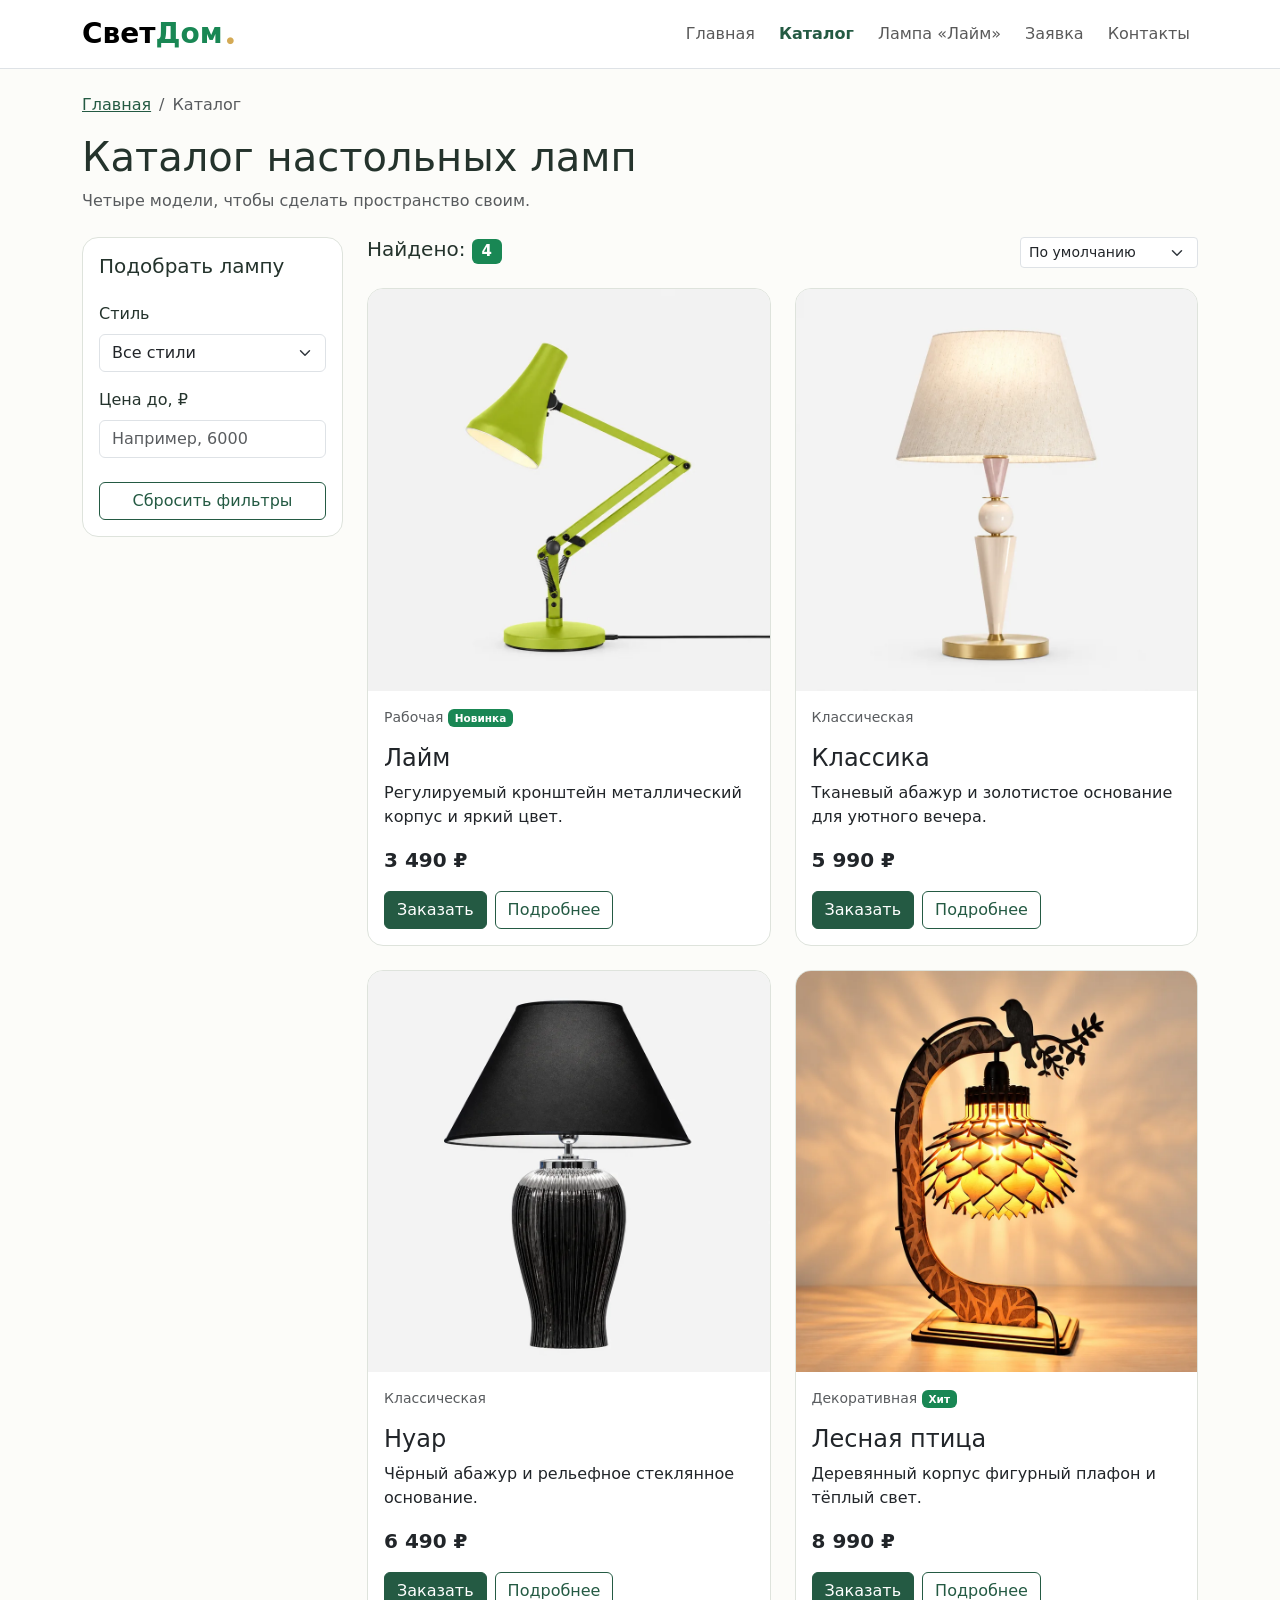
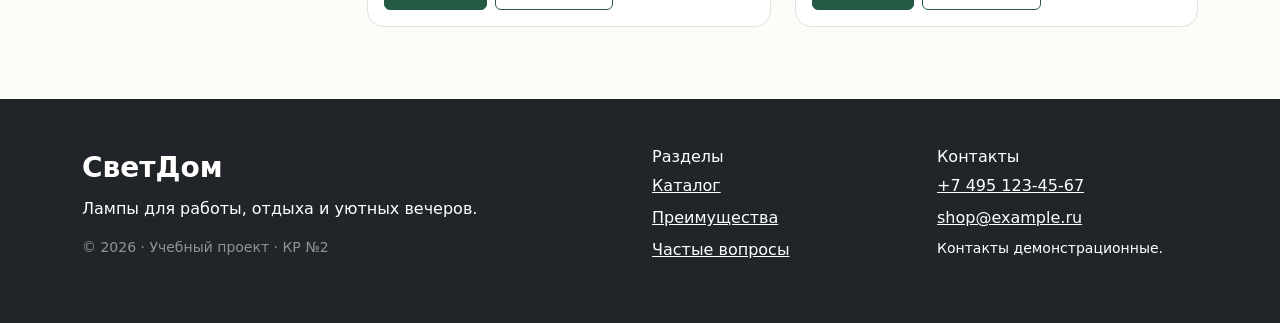
==== catalog.html @ f8ec33fd "Build SvetDom KR2 with local Bootstrap, catalog and order form" ====
<!doctype html>
<html lang="ru"><head><meta charset="utf-8"><meta name="viewport" content="width=device-width, initial-scale=1"><meta name="description" content="Каталог настольных ламп. СветДом — учебный магазин настольных ламп."><title>Каталог настольных ламп — СветДом</title><link rel="icon" href="data:,"><link rel="stylesheet" href="vendor/bootstrap/css/bootstrap.min.css"><link rel="stylesheet" href="css/custom.css"></head><body>
<a class="visually-hidden-focusable position-absolute p-3 bg-white" href="#main-content">Перейти к содержимому</a><header class="sticky-top bg-white border-bottom"><nav class="navbar navbar-expand-lg" aria-label="Основная навигация"><div class="container"><a class="navbar-brand fw-bold fs-3" href="index.html">Свет<span class="text-success">Дом</span><span class="brand-dot" aria-hidden="true">●</span></a><button class="navbar-toggler" type="button" data-bs-toggle="collapse" data-bs-target="#navigation" aria-controls="navigation" aria-expanded="false" aria-label="Открыть меню"><span class="navbar-toggler-icon"></span></button><div class="collapse navbar-collapse" id="navigation"><ul class="navbar-nav ms-auto gap-lg-2"><li class="nav-item"><a class="nav-link "  href="index.html">Главная</a></li><li class="nav-item"><a class="nav-link active" aria-current=page href="catalog.html">Каталог</a></li><li class="nav-item"><a class="nav-link "  href="product.html">Лампа «Лайм»</a></li><li class="nav-item"><a class="nav-link "  href="order.html">Заявка</a></li><li class="nav-item"><a class="nav-link "  href="contacts.html">Контакты</a></li></ul></div></div></nav></header>
<main class="container py-4" id="main-content"><nav aria-label="Хлебные крошки"><ol class="breadcrumb"><li class="breadcrumb-item"><a href="index.html">Главная</a></li><li class="breadcrumb-item active" aria-current="page">Каталог</li></ol></nav><h1>Каталог настольных ламп</h1><p class="text-body-secondary mb-4">Четыре модели, чтобы сделать пространство своим.</p><div class="row g-4"><aside class="col-12 col-lg-3"><form class="card card-body" id="filters"><h2 class="h5">Подобрать лампу</h2><label class="form-label mt-3" for="category">Стиль</label><select class="form-select" id="category" name="category"><option value="">Все стили</option><option>Рабочая</option><option>Классическая</option><option>Декоративная</option></select><label class="form-label mt-3" for="max-price">Цена до, ₽</label><input class="form-control" id="max-price" name="max-price" type="number" min="0" step="1" placeholder="Например, 6000"><button type="reset" class="btn btn-outline-primary mt-4">Сбросить фильтры</button></form></aside><section class="col-12 col-lg-9" aria-labelledby="results-title"><div class="d-flex flex-wrap gap-3 justify-content-between mb-3"><h2 class="h5" id="results-title">Найдено: <span class="badge text-bg-success" id="result-count" aria-live="polite">4</span></h2><div><label class="visually-hidden" for="sort">Сортировка</label><select class="form-select form-select-sm" id="sort"><option value="default">По умолчанию</option><option value="asc">Сначала дешевле</option><option value="desc">Сначала дороже</option></select></div></div><div id="catalog-products"><div class="row g-4"><div class="col-12 col-md-6" data-product data-category="Рабочая" data-price="3490"><article class="card h-100 product-card"><a href="product.html?model=green"><img class="card-img-top product-image" src="images/lamp-green.webp" alt="Настольная лампа Лайм" width="900" height="900" loading="lazy"></a><div class="card-body d-flex flex-column"><p class="small text-body-secondary">Рабочая <span class="badge text-bg-success">Новинка</span></p><h3 class="h4 card-title"><a class="text-decoration-none text-reset" href="product.html?model=green">Лайм</a></h3><p class="card-text">Регулируемый кронштейн  металлический корпус и яркий цвет.</p><p class="fs-5 fw-bold mt-auto">3 490 ₽</p><div class="d-flex gap-2 flex-wrap"><a class="btn btn-primary" href="order.html?model=green#order-form">Заказать</a><a class="btn btn-outline-primary" href="product.html?model=green">Подробнее</a></div></div></article></div><div class="col-12 col-md-6" data-product data-category="Классическая" data-price="5990"><article class="card h-100 product-card"><a href="product.html?model=beige"><img class="card-img-top product-image" src="images/lamp-beige.webp" alt="Настольная лампа Классика" width="900" height="900" loading="lazy"></a><div class="card-body d-flex flex-column"><p class="small text-body-secondary">Классическая </p><h3 class="h4 card-title"><a class="text-decoration-none text-reset" href="product.html?model=beige">Классика</a></h3><p class="card-text">Тканевый абажур и золотистое основание для уютного вечера.</p><p class="fs-5 fw-bold mt-auto">5 990 ₽</p><div class="d-flex gap-2 flex-wrap"><a class="btn btn-primary" href="order.html?model=beige#order-form">Заказать</a><a class="btn btn-outline-primary" href="product.html?model=beige">Подробнее</a></div></div></article></div><div class="col-12 col-md-6" data-product data-category="Классическая" data-price="6490"><article class="card h-100 product-card"><a href="product.html?model=black"><img class="card-img-top product-image" src="images/lamp-black.webp" alt="Настольная лампа Нуар" width="900" height="900" loading="lazy"></a><div class="card-body d-flex flex-column"><p class="small text-body-secondary">Классическая </p><h3 class="h4 card-title"><a class="text-decoration-none text-reset" href="product.html?model=black">Нуар</a></h3><p class="card-text">Чёрный абажур и рельефное стеклянное основание.</p><p class="fs-5 fw-bold mt-auto">6 490 ₽</p><div class="d-flex gap-2 flex-wrap"><a class="btn btn-primary" href="order.html?model=black#order-form">Заказать</a><a class="btn btn-outline-primary" href="product.html?model=black">Подробнее</a></div></div></article></div><div class="col-12 col-md-6" data-product data-category="Декоративная" data-price="8990"><article class="card h-100 product-card"><a href="product.html?model=bird"><img class="card-img-top product-image" src="images/lamp-bird.webp" alt="Настольная лампа Лесная птица" width="900" height="900" loading="lazy"></a><div class="card-body d-flex flex-column"><p class="small text-body-secondary">Декоративная <span class="badge text-bg-success">Хит</span></p><h3 class="h4 card-title"><a class="text-decoration-none text-reset" href="product.html?model=bird">Лесная птица</a></h3><p class="card-text">Деревянный корпус  фигурный плафон и тёплый свет.</p><p class="fs-5 fw-bold mt-auto">8 990 ₽</p><div class="d-flex gap-2 flex-wrap"><a class="btn btn-primary" href="order.html?model=bird#order-form">Заказать</a><a class="btn btn-outline-primary" href="product.html?model=bird">Подробнее</a></div></div></article></div></div></div><p id="empty-results" class="alert alert-info" hidden>Подходящих ламп нет. Попробуйте изменить фильтры.</p></section></div></main>
<footer class="bg-dark text-white mt-5 py-5"><div class="container"><div class="row g-4"><div class="col-12 col-md-6"><a href="index.html" class="fs-3 text-white text-decoration-none fw-bold">СветДом</a><p class="mt-2">Лампы для работы, отдыха и уютных вечеров.</p><p class="small text-white-50">© 2026 · Учебный проект · КР №2</p></div><div class="col-6 col-md-3"><h2 class="h6">Разделы</h2><a class="d-block text-white mb-2" href="catalog.html">Каталог</a><a class="d-block text-white mb-2" href="index.html#advantages">Преимущества</a><a class="d-block text-white" href="index.html#faq">Частые вопросы</a></div><div class="col-6 col-md-3"><h2 class="h6">Контакты</h2><a class="text-white d-block mb-2" href="tel:+74951234567">+7 495 123-45-67</a><a class="text-white" href="mailto:shop@example.ru">shop@example.ru</a><p class="small mt-2">Контакты демонстрационные.</p></div></div></div></footer>
<div class="modal fade" id="deliveryModal" tabindex="-1" aria-labelledby="deliveryTitle" aria-hidden="true"><div class="modal-dialog modal-dialog-centered"><div class="modal-content"><div class="modal-header"><h2 class="modal-title fs-5" id="deliveryTitle">Доставка и оплата</h2><button class="btn-close" type="button" data-bs-dismiss="modal" aria-label="Закрыть окно"></button></div><div class="modal-body"><p>Самовывоз: Москва, ул. Светлая, 7. Доставка по Москве — 350 ₽, бесплатно при заказе от 7 000 ₽.</p><p>Оплата при получении. Условия приведены для учебного сценария, реальные заказы не принимаются.</p></div><div class="modal-footer"><button class="btn btn-outline-secondary" type="button" data-bs-dismiss="modal">Понятно</button><a class="btn btn-primary" href="order.html">Оформить заявку</a></div></div></div></div>
<script src="vendor/bootstrap/js/bootstrap.bundle.min.js"></script><script src="js/main.js"></script></body></html>
---- css/custom.css ----
:root{--sd-green:#245a43;--sd-cream:#f1f3e9}body{color:#24332c;background:#fcfcf9} .btn-primary{--bs-btn-bg:var(--sd-green);--bs-btn-border-color:var(--sd-green);--bs-btn-hover-bg:#183f2f;--bs-btn-hover-border-color:#183f2f;--bs-btn-active-bg:#183f2f;--bs-btn-active-border-color:#183f2f}.btn-outline-primary{--bs-btn-color:var(--sd-green);--bs-btn-border-color:var(--sd-green);--bs-btn-hover-bg:var(--sd-green);--bs-btn-hover-border-color:var(--sd-green);--bs-btn-active-bg:var(--sd-green);--bs-btn-active-border-color:var(--sd-green)}a{color:#245a43}.brand-dot{font-size:.55rem;margin-left:.25rem;color:#d4aa55}.hero{background:var(--sd-cream)}.hero-image{width:100%;max-height:540px;object-fit:cover}.eyebrow{font-size:.75rem;letter-spacing:.15em;font-weight:700;color:var(--sd-green)}.product-image{width:100%;height:auto;aspect-ratio:1;object-fit:cover}.detail-image{width:100%;max-height:600px;object-fit:contain;background:#f0f0ea}.product-card{overflow:hidden;transition:box-shadow .2s}.product-card:hover{box-shadow:0 8px 28px #24332c15}.card{border-color:#dee3dc;border-radius:1rem}.navbar .nav-link.active{color:var(--sd-green);font-weight:700}:focus-visible{outline:3px solid #aa6a0b;outline-offset:4px}[hidden]{display:none!important}@media(prefers-reduced-motion:reduce){*,*::before,*::after{transition:none!important;scroll-behavior:auto!important}}
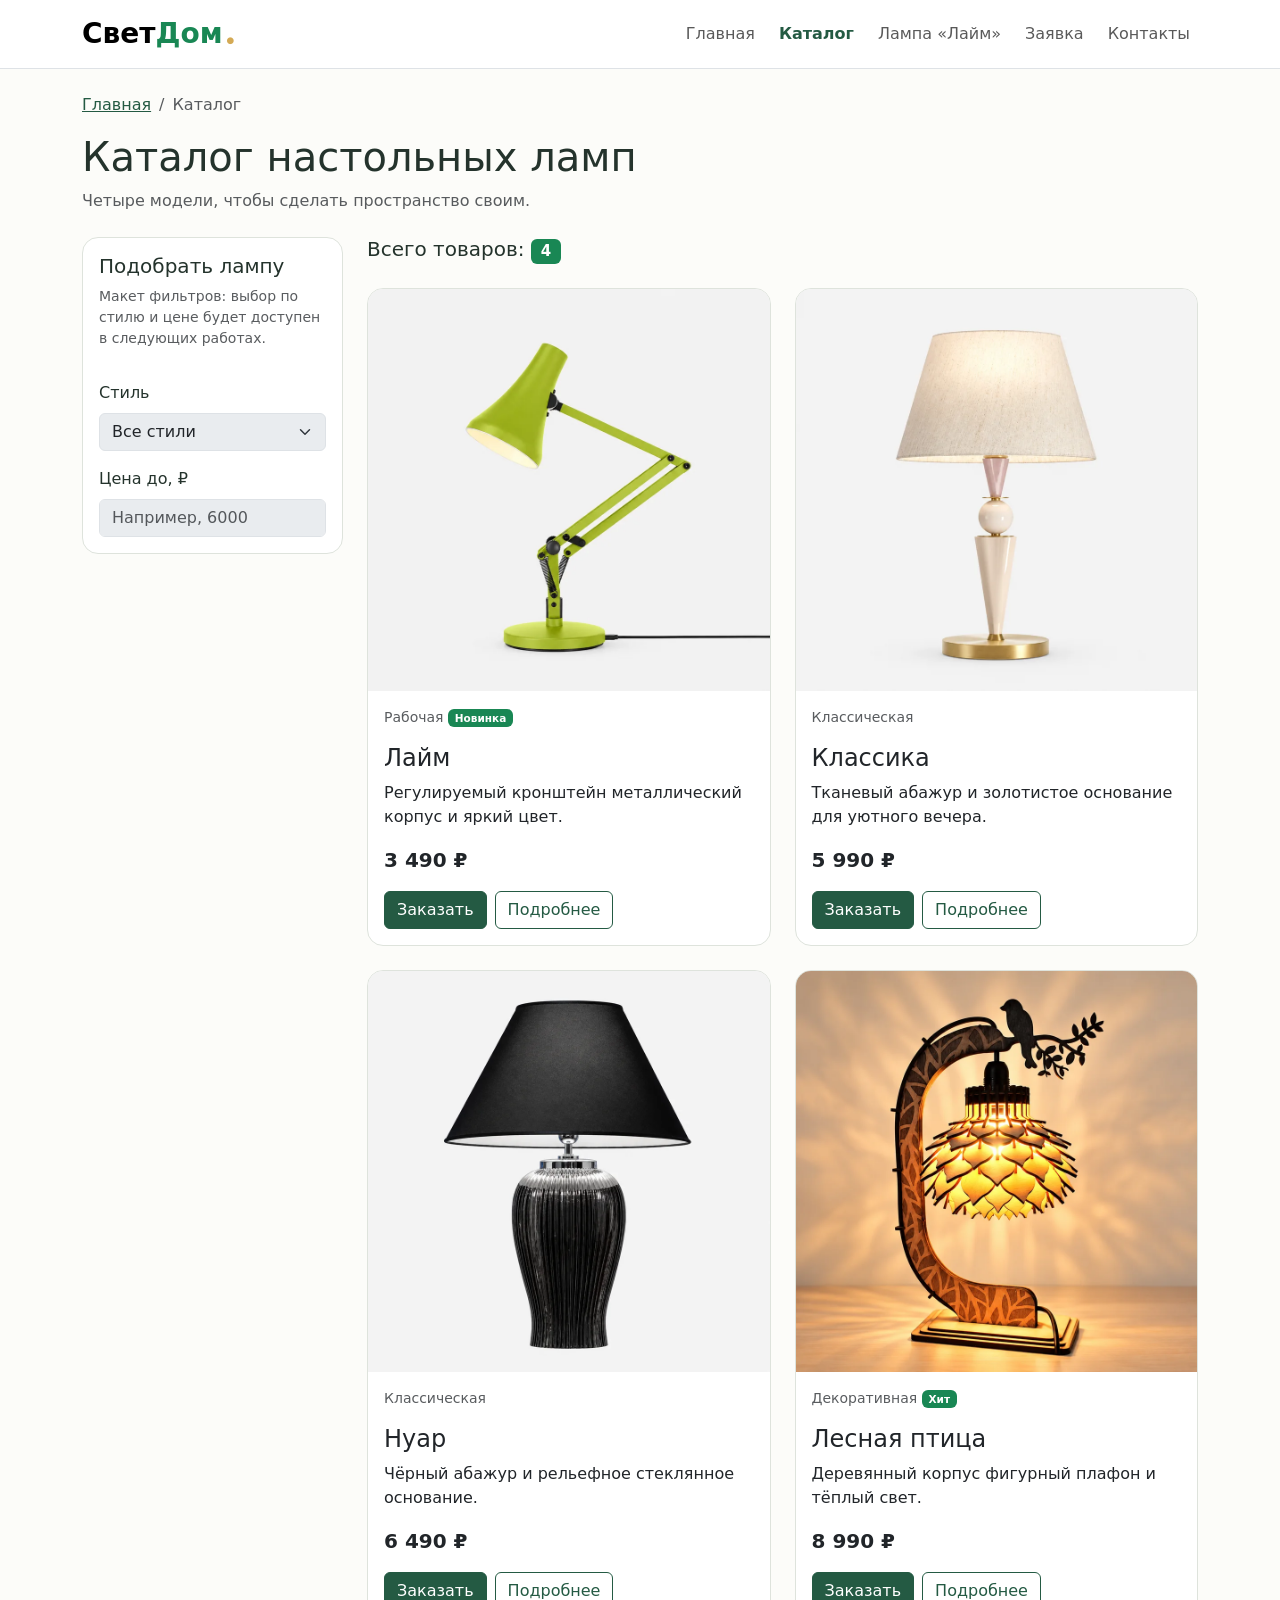
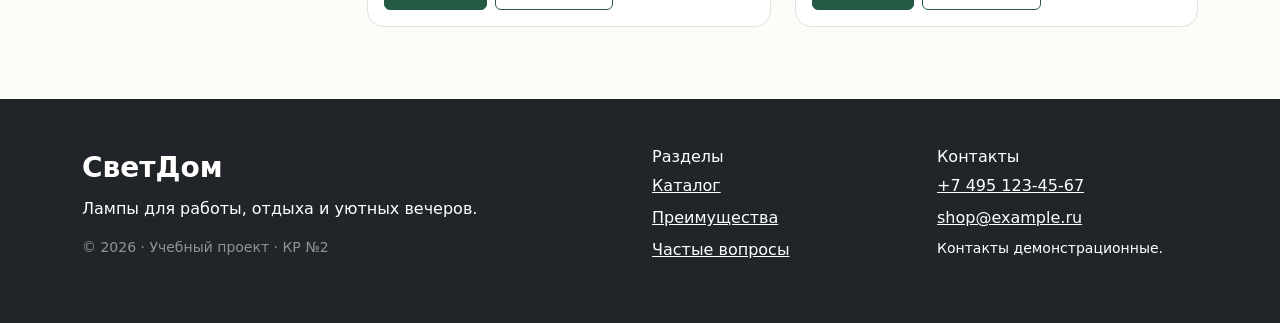
==== commit c24d6577: "Remove custom JavaScript and use static product pages with native HTML validation" ====
--- a/catalog.html
+++ b/catalog.html
@@ -1,7 +1,6 @@
-<!doctype html>
-<html lang="ru"><head><meta charset="utf-8"><meta name="viewport" content="width=device-width, initial-scale=1"><meta name="description" content="Каталог настольных ламп. СветДом — учебный магазин настольных ламп."><title>Каталог настольных ламп — СветДом</title><link rel="icon" href="data:,"><link rel="stylesheet" href="vendor/bootstrap/css/bootstrap.min.css"><link rel="stylesheet" href="css/custom.css"></head><body>
-<a class="visually-hidden-focusable position-absolute p-3 bg-white" href="#main-content">Перейти к содержимому</a><header class="sticky-top bg-white border-bottom"><nav class="navbar navbar-expand-lg" aria-label="Основная навигация"><div class="container"><a class="navbar-brand fw-bold fs-3" href="index.html">Свет<span class="text-success">Дом</span><span class="brand-dot" aria-hidden="true">●</span></a><button class="navbar-toggler" type="button" data-bs-toggle="collapse" data-bs-target="#navigation" aria-controls="navigation" aria-expanded="false" aria-label="Открыть меню"><span class="navbar-toggler-icon"></span></button><div class="collapse navbar-collapse" id="navigation"><ul class="navbar-nav ms-auto gap-lg-2"><li class="nav-item"><a class="nav-link "  href="index.html">Главная</a></li><li class="nav-item"><a class="nav-link active" aria-current=page href="catalog.html">Каталог</a></li><li class="nav-item"><a class="nav-link "  href="product.html">Лампа «Лайм»</a></li><li class="nav-item"><a class="nav-link "  href="order.html">Заявка</a></li><li class="nav-item"><a class="nav-link "  href="contacts.html">Контакты</a></li></ul></div></div></nav></header>
-<main class="container py-4" id="main-content"><nav aria-label="Хлебные крошки"><ol class="breadcrumb"><li class="breadcrumb-item"><a href="index.html">Главная</a></li><li class="breadcrumb-item active" aria-current="page">Каталог</li></ol></nav><h1>Каталог настольных ламп</h1><p class="text-body-secondary mb-4">Четыре модели, чтобы сделать пространство своим.</p><div class="row g-4"><aside class="col-12 col-lg-3"><form class="card card-body" id="filters"><h2 class="h5">Подобрать лампу</h2><label class="form-label mt-3" for="category">Стиль</label><select class="form-select" id="category" name="category"><option value="">Все стили</option><option>Рабочая</option><option>Классическая</option><option>Декоративная</option></select><label class="form-label mt-3" for="max-price">Цена до, ₽</label><input class="form-control" id="max-price" name="max-price" type="number" min="0" step="1" placeholder="Например, 6000"><button type="reset" class="btn btn-outline-primary mt-4">Сбросить фильтры</button></form></aside><section class="col-12 col-lg-9" aria-labelledby="results-title"><div class="d-flex flex-wrap gap-3 justify-content-between mb-3"><h2 class="h5" id="results-title">Найдено: <span class="badge text-bg-success" id="result-count" aria-live="polite">4</span></h2><div><label class="visually-hidden" for="sort">Сортировка</label><select class="form-select form-select-sm" id="sort"><option value="default">По умолчанию</option><option value="asc">Сначала дешевле</option><option value="desc">Сначала дороже</option></select></div></div><div id="catalog-products"><div class="row g-4"><div class="col-12 col-md-6" data-product data-category="Рабочая" data-price="3490"><article class="card h-100 product-card"><a href="product.html?model=green"><img class="card-img-top product-image" src="images/lamp-green.webp" alt="Настольная лампа Лайм" width="900" height="900" loading="lazy"></a><div class="card-body d-flex flex-column"><p class="small text-body-secondary">Рабочая <span class="badge text-bg-success">Новинка</span></p><h3 class="h4 card-title"><a class="text-decoration-none text-reset" href="product.html?model=green">Лайм</a></h3><p class="card-text">Регулируемый кронштейн  металлический корпус и яркий цвет.</p><p class="fs-5 fw-bold mt-auto">3 490 ₽</p><div class="d-flex gap-2 flex-wrap"><a class="btn btn-primary" href="order.html?model=green#order-form">Заказать</a><a class="btn btn-outline-primary" href="product.html?model=green">Подробнее</a></div></div></article></div><div class="col-12 col-md-6" data-product data-category="Классическая" data-price="5990"><article class="card h-100 product-card"><a href="product.html?model=beige"><img class="card-img-top product-image" src="images/lamp-beige.webp" alt="Настольная лампа Классика" width="900" height="900" loading="lazy"></a><div class="card-body d-flex flex-column"><p class="small text-body-secondary">Классическая </p><h3 class="h4 card-title"><a class="text-decoration-none text-reset" href="product.html?model=beige">Классика</a></h3><p class="card-text">Тканевый абажур и золотистое основание для уютного вечера.</p><p class="fs-5 fw-bold mt-auto">5 990 ₽</p><div class="d-flex gap-2 flex-wrap"><a class="btn btn-primary" href="order.html?model=beige#order-form">Заказать</a><a class="btn btn-outline-primary" href="product.html?model=beige">Подробнее</a></div></div></article></div><div class="col-12 col-md-6" data-product data-category="Классическая" data-price="6490"><article class="card h-100 product-card"><a href="product.html?model=black"><img class="card-img-top product-image" src="images/lamp-black.webp" alt="Настольная лампа Нуар" width="900" height="900" loading="lazy"></a><div class="card-body d-flex flex-column"><p class="small text-body-secondary">Классическая </p><h3 class="h4 card-title"><a class="text-decoration-none text-reset" href="product.html?model=black">Нуар</a></h3><p class="card-text">Чёрный абажур и рельефное стеклянное основание.</p><p class="fs-5 fw-bold mt-auto">6 490 ₽</p><div class="d-flex gap-2 flex-wrap"><a class="btn btn-primary" href="order.html?model=black#order-form">Заказать</a><a class="btn btn-outline-primary" href="product.html?model=black">Подробнее</a></div></div></article></div><div class="col-12 col-md-6" data-product data-category="Декоративная" data-price="8990"><article class="card h-100 product-card"><a href="product.html?model=bird"><img class="card-img-top product-image" src="images/lamp-bird.webp" alt="Настольная лампа Лесная птица" width="900" height="900" loading="lazy"></a><div class="card-body d-flex flex-column"><p class="small text-body-secondary">Декоративная <span class="badge text-bg-success">Хит</span></p><h3 class="h4 card-title"><a class="text-decoration-none text-reset" href="product.html?model=bird">Лесная птица</a></h3><p class="card-text">Деревянный корпус  фигурный плафон и тёплый свет.</p><p class="fs-5 fw-bold mt-auto">8 990 ₽</p><div class="d-flex gap-2 flex-wrap"><a class="btn btn-primary" href="order.html?model=bird#order-form">Заказать</a><a class="btn btn-outline-primary" href="product.html?model=bird">Подробнее</a></div></div></article></div></div></div><p id="empty-results" class="alert alert-info" hidden>Подходящих ламп нет. Попробуйте изменить фильтры.</p></section></div></main>
+<!DOCTYPE html><html lang="ru"><head><meta charset="utf-8"><meta name="viewport" content="width=device-width, initial-scale=1"><meta name="description" content="Каталог настольных ламп. СветДом — учебный магазин настольных ламп."><title>Каталог настольных ламп — СветДом</title><link rel="icon" href="data:,"><link rel="stylesheet" href="vendor/bootstrap/css/bootstrap.min.css"><link rel="stylesheet" href="css/custom.css"></head><body>
+<a class="visually-hidden-focusable position-absolute p-3 bg-white" href="#main-content">Перейти к содержимому</a><header class="sticky-top bg-white border-bottom"><nav class="navbar navbar-expand-lg" aria-label="Основная навигация"><div class="container"><a class="navbar-brand fw-bold fs-3" href="index.html">Свет<span class="text-success">Дом</span><span class="brand-dot" aria-hidden="true">●</span></a><button class="navbar-toggler" type="button" data-bs-toggle="collapse" data-bs-target="#navigation" aria-controls="navigation" aria-expanded="false" aria-label="Открыть меню"><span class="navbar-toggler-icon"></span></button><div class="collapse navbar-collapse" id="navigation"><ul class="navbar-nav ms-auto gap-lg-2"><li class="nav-item"><a class="nav-link " href="index.html">Главная</a></li><li class="nav-item"><a class="nav-link active" aria-current="page" href="catalog.html">Каталог</a></li><li class="nav-item"><a class="nav-link " href="product.html">Лампа «Лайм»</a></li><li class="nav-item"><a class="nav-link " href="order.html">Заявка</a></li><li class="nav-item"><a class="nav-link " href="contacts.html">Контакты</a></li></ul></div></div></nav></header>
+<main class="container py-4" id="main-content"><nav aria-label="Хлебные крошки"><ol class="breadcrumb"><li class="breadcrumb-item"><a href="index.html">Главная</a></li><li class="breadcrumb-item active" aria-current="page">Каталог</li></ol></nav><h1>Каталог настольных ламп</h1><p class="text-body-secondary mb-4">Четыре модели, чтобы сделать пространство своим.</p><div class="row g-4"><aside class="col-12 col-lg-3"><form class="card card-body" id="filters"><h2 class="h5">Подобрать лампу</h2><p class="small text-body-secondary" id="filter-hint">Макет фильтров: выбор по стилю и цене будет доступен в следующих работах.</p><label class="form-label mt-3" for="category">Стиль</label><select class="form-select" id="category" name="category" disabled="" aria-describedby="filter-hint"><option value="">Все стили</option><option>Рабочая</option><option>Классическая</option><option>Декоративная</option></select><label class="form-label mt-3" for="max-price">Цена до, ₽</label><input class="form-control" id="max-price" name="max-price" type="number" min="0" step="1" placeholder="Например, 6000" disabled="" aria-describedby="filter-hint"></form></aside><section class="col-12 col-lg-9" aria-labelledby="results-title"><div class="d-flex flex-wrap gap-3 justify-content-between mb-3"><h2 class="h5" id="results-title">Всего товаров: <span class="badge text-bg-success" id="result-count">4</span></h2></div><div id="catalog-products"><div class="row g-4"><div class="col-12 col-md-6"><article class="card h-100 product-card"><a href="product.html"><img class="card-img-top product-image" src="images/lamp-green.webp" alt="Настольная лампа Лайм" width="900" height="900" loading="lazy"></a><div class="card-body d-flex flex-column"><p class="small text-body-secondary">Рабочая <span class="badge text-bg-success">Новинка</span></p><h3 class="h4 card-title"><a class="text-decoration-none text-reset" href="product.html">Лайм</a></h3><p class="card-text">Регулируемый кронштейн  металлический корпус и яркий цвет.</p><p class="fs-5 fw-bold mt-auto">3 490 ₽</p><div class="d-flex gap-2 flex-wrap"><a class="btn btn-primary" href="order.html#order-form">Заказать</a><a class="btn btn-outline-primary" href="product.html">Подробнее</a></div></div></article></div><div class="col-12 col-md-6"><article class="card h-100 product-card"><a href="product-classic.html"><img class="card-img-top product-image" src="images/lamp-beige.webp" alt="Настольная лампа Классика" width="900" height="900" loading="lazy"></a><div class="card-body d-flex flex-column"><p class="small text-body-secondary">Классическая </p><h3 class="h4 card-title"><a class="text-decoration-none text-reset" href="product-classic.html">Классика</a></h3><p class="card-text">Тканевый абажур и золотистое основание для уютного вечера.</p><p class="fs-5 fw-bold mt-auto">5 990 ₽</p><div class="d-flex gap-2 flex-wrap"><a class="btn btn-primary" href="order.html#order-form">Заказать</a><a class="btn btn-outline-primary" href="product-classic.html">Подробнее</a></div></div></article></div><div class="col-12 col-md-6"><article class="card h-100 product-card"><a href="product-noir.html"><img class="card-img-top product-image" src="images/lamp-black.webp" alt="Настольная лампа Нуар" width="900" height="900" loading="lazy"></a><div class="card-body d-flex flex-column"><p class="small text-body-secondary">Классическая </p><h3 class="h4 card-title"><a class="text-decoration-none text-reset" href="product-noir.html">Нуар</a></h3><p class="card-text">Чёрный абажур и рельефное стеклянное основание.</p><p class="fs-5 fw-bold mt-auto">6 490 ₽</p><div class="d-flex gap-2 flex-wrap"><a class="btn btn-primary" href="order.html#order-form">Заказать</a><a class="btn btn-outline-primary" href="product-noir.html">Подробнее</a></div></div></article></div><div class="col-12 col-md-6"><article class="card h-100 product-card"><a href="product-bird.html"><img class="card-img-top product-image" src="images/lamp-bird.webp" alt="Настольная лампа Лесная птица" width="900" height="900" loading="lazy"></a><div class="card-body d-flex flex-column"><p class="small text-body-secondary">Декоративная <span class="badge text-bg-success">Хит</span></p><h3 class="h4 card-title"><a class="text-decoration-none text-reset" href="product-bird.html">Лесная птица</a></h3><p class="card-text">Деревянный корпус  фигурный плафон и тёплый свет.</p><p class="fs-5 fw-bold mt-auto">8 990 ₽</p><div class="d-flex gap-2 flex-wrap"><a class="btn btn-primary" href="order.html#order-form">Заказать</a><a class="btn btn-outline-primary" href="product-bird.html">Подробнее</a></div></div></article></div></div></div></section></div></main>
 <footer class="bg-dark text-white mt-5 py-5"><div class="container"><div class="row g-4"><div class="col-12 col-md-6"><a href="index.html" class="fs-3 text-white text-decoration-none fw-bold">СветДом</a><p class="mt-2">Лампы для работы, отдыха и уютных вечеров.</p><p class="small text-white-50">© 2026 · Учебный проект · КР №2</p></div><div class="col-6 col-md-3"><h2 class="h6">Разделы</h2><a class="d-block text-white mb-2" href="catalog.html">Каталог</a><a class="d-block text-white mb-2" href="index.html#advantages">Преимущества</a><a class="d-block text-white" href="index.html#faq">Частые вопросы</a></div><div class="col-6 col-md-3"><h2 class="h6">Контакты</h2><a class="text-white d-block mb-2" href="tel:+74951234567">+7 495 123-45-67</a><a class="text-white" href="mailto:shop@example.ru">shop@example.ru</a><p class="small mt-2">Контакты демонстрационные.</p></div></div></div></footer>
 <div class="modal fade" id="deliveryModal" tabindex="-1" aria-labelledby="deliveryTitle" aria-hidden="true"><div class="modal-dialog modal-dialog-centered"><div class="modal-content"><div class="modal-header"><h2 class="modal-title fs-5" id="deliveryTitle">Доставка и оплата</h2><button class="btn-close" type="button" data-bs-dismiss="modal" aria-label="Закрыть окно"></button></div><div class="modal-body"><p>Самовывоз: Москва, ул. Светлая, 7. Доставка по Москве — 350 ₽, бесплатно при заказе от 7 000 ₽.</p><p>Оплата при получении. Условия приведены для учебного сценария, реальные заказы не принимаются.</p></div><div class="modal-footer"><button class="btn btn-outline-secondary" type="button" data-bs-dismiss="modal">Понятно</button><a class="btn btn-primary" href="order.html">Оформить заявку</a></div></div></div></div>
-<script src="vendor/bootstrap/js/bootstrap.bundle.min.js"></script><script src="js/main.js"></script></body></html>+<script src="vendor/bootstrap/js/bootstrap.bundle.min.js"></script></body></html>
--- a/css/custom.css
+++ b/css/custom.css
@@ -1 +1,4 @@
-:root{--sd-green:#245a43;--sd-cream:#f1f3e9}body{color:#24332c;background:#fcfcf9} .btn-primary{--bs-btn-bg:var(--sd-green);--bs-btn-border-color:var(--sd-green);--bs-btn-hover-bg:#183f2f;--bs-btn-hover-border-color:#183f2f;--bs-btn-active-bg:#183f2f;--bs-btn-active-border-color:#183f2f}.btn-outline-primary{--bs-btn-color:var(--sd-green);--bs-btn-border-color:var(--sd-green);--bs-btn-hover-bg:var(--sd-green);--bs-btn-hover-border-color:var(--sd-green);--bs-btn-active-bg:var(--sd-green);--bs-btn-active-border-color:var(--sd-green)}a{color:#245a43}.brand-dot{font-size:.55rem;margin-left:.25rem;color:#d4aa55}.hero{background:var(--sd-cream)}.hero-image{width:100%;max-height:540px;object-fit:cover}.eyebrow{font-size:.75rem;letter-spacing:.15em;font-weight:700;color:var(--sd-green)}.product-image{width:100%;height:auto;aspect-ratio:1;object-fit:cover}.detail-image{width:100%;max-height:600px;object-fit:contain;background:#f0f0ea}.product-card{overflow:hidden;transition:box-shadow .2s}.product-card:hover{box-shadow:0 8px 28px #24332c15}.card{border-color:#dee3dc;border-radius:1rem}.navbar .nav-link.active{color:var(--sd-green);font-weight:700}:focus-visible{outline:3px solid #aa6a0b;outline-offset:4px}[hidden]{display:none!important}@media(prefers-reduced-motion:reduce){*,*::before,*::after{transition:none!important;scroll-behavior:auto!important}}+:root{--sd-green:#245a43;--sd-cream:#f1f3e9}body{color:#24332c;background:#fcfcf9;min-height:100vh;min-height:100dvh;display:flex;flex-direction:column}body>main{flex:1 0 auto}body>header,body>footer{flex-shrink:0} .btn-primary{--bs-btn-bg:var(--sd-green);--bs-btn-border-color:var(--sd-green);--bs-btn-hover-bg:#183f2f;--bs-btn-hover-border-color:#183f2f;--bs-btn-active-bg:#183f2f;--bs-btn-active-border-color:#183f2f}.btn-outline-primary{--bs-btn-color:var(--sd-green);--bs-btn-border-color:var(--sd-green);--bs-btn-hover-bg:var(--sd-green);--bs-btn-hover-border-color:var(--sd-green);--bs-btn-active-bg:var(--sd-green);--bs-btn-active-border-color:var(--sd-green)}a{color:#245a43}.brand-dot{font-size:.55rem;margin-left:.25rem;color:#d4aa55}.hero{background:var(--sd-cream)}.hero-image{width:100%;max-height:540px;object-fit:cover}.eyebrow{font-size:.75rem;letter-spacing:.15em;font-weight:700;color:var(--sd-green)}.product-image{width:100%;height:auto;aspect-ratio:1;object-fit:cover}.detail-image{width:100%;max-height:600px;object-fit:contain;background:#f0f0ea}.product-card{overflow:hidden;transition:box-shadow .2s}.product-card:hover{box-shadow:0 8px 28px #24332c15}.card{border-color:#dee3dc;border-radius:1rem}.navbar .nav-link.active{color:var(--sd-green);font-weight:700}:focus-visible{outline:3px solid #aa6a0b;outline-offset:4px}[hidden]{display:none!important}@media(prefers-reduced-motion:reduce){*,*::before,*::after{transition:none!important;scroll-behavior:auto!important}}
+
+/* Native HTML dialog closes after successful browser validation. */
+#order-dialog[open] + .order-feedback{display:none}
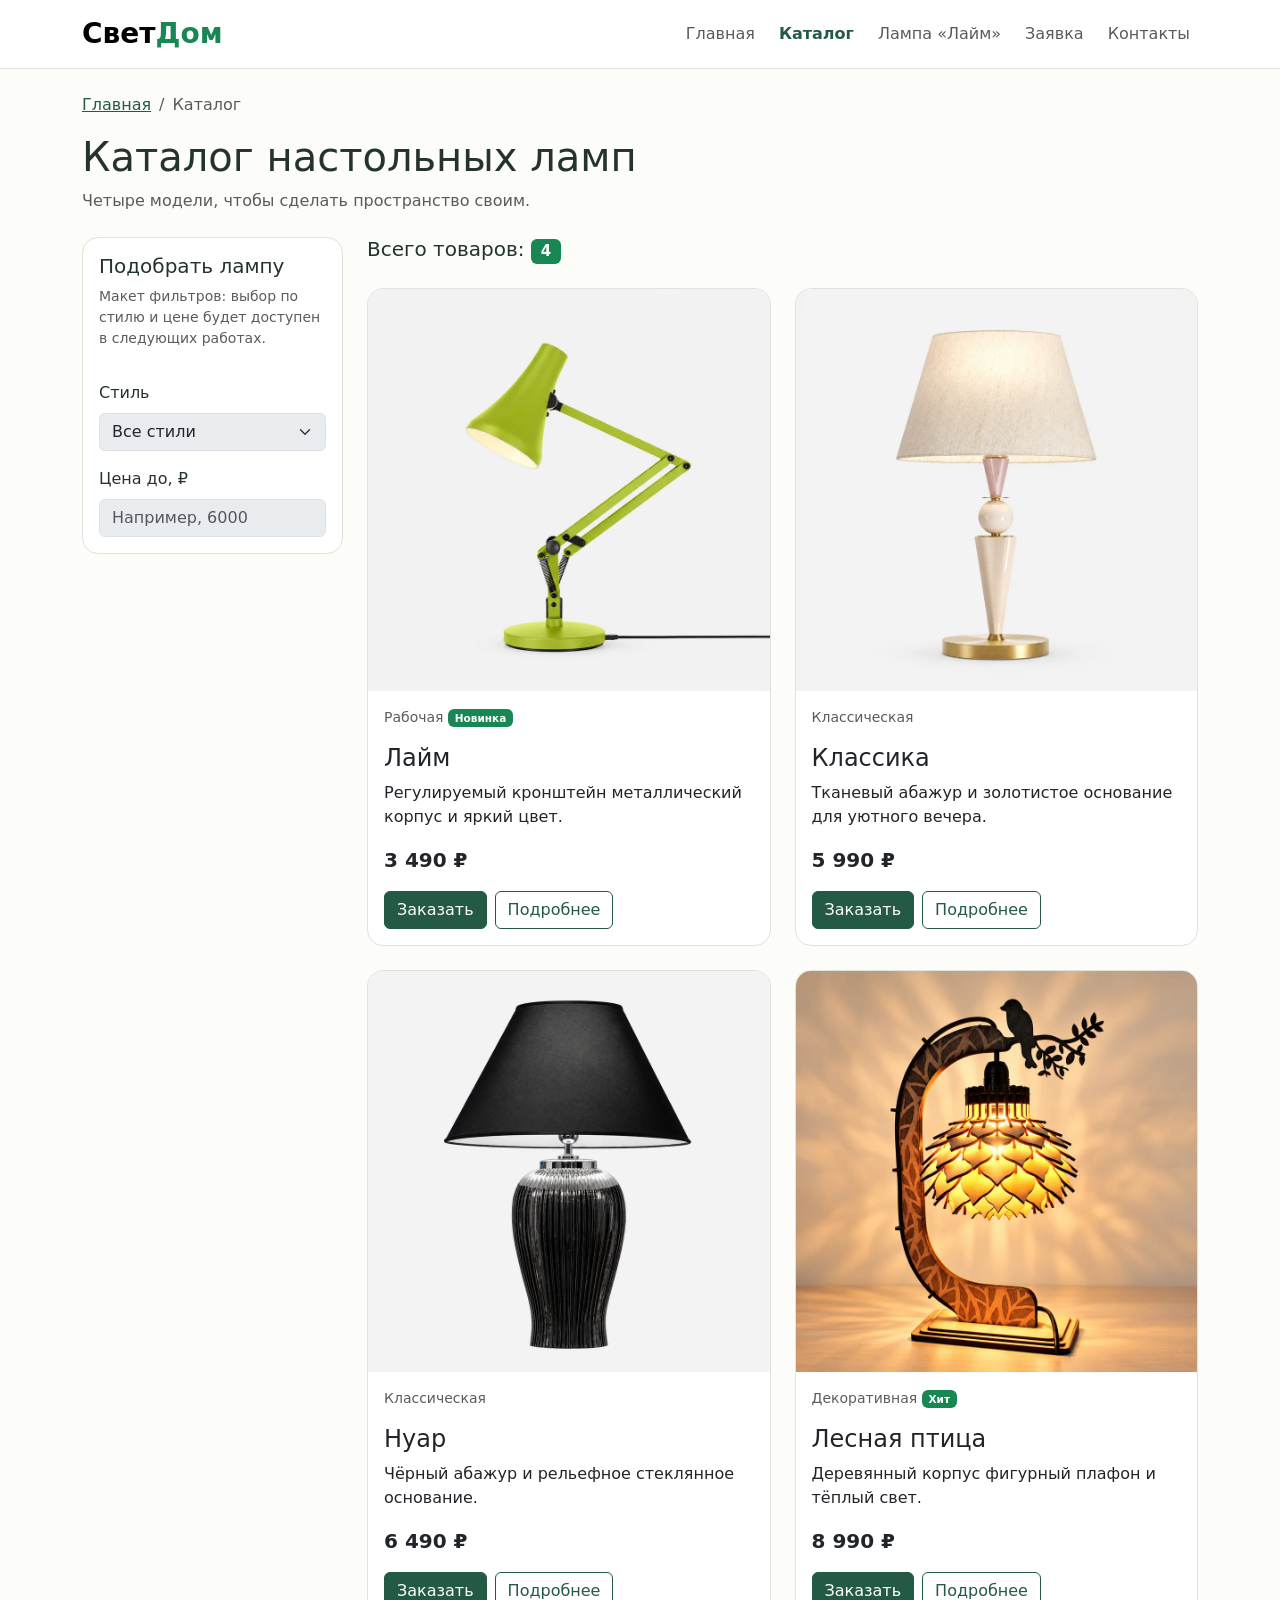
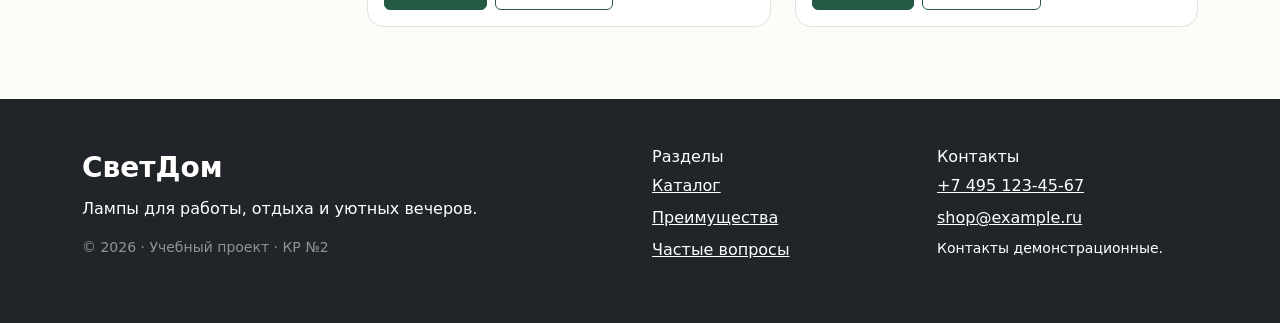
==== commit 660dbfcb: "Use Bootstrap flex utilities for page layout and remove logo dot" ====
--- a/catalog.html
+++ b/catalog.html
@@ -1,6 +1,292 @@
-<!DOCTYPE html><html lang="ru"><head><meta charset="utf-8"><meta name="viewport" content="width=device-width, initial-scale=1"><meta name="description" content="Каталог настольных ламп. СветДом — учебный магазин настольных ламп."><title>Каталог настольных ламп — СветДом</title><link rel="icon" href="data:,"><link rel="stylesheet" href="vendor/bootstrap/css/bootstrap.min.css"><link rel="stylesheet" href="css/custom.css"></head><body>
-<a class="visually-hidden-focusable position-absolute p-3 bg-white" href="#main-content">Перейти к содержимому</a><header class="sticky-top bg-white border-bottom"><nav class="navbar navbar-expand-lg" aria-label="Основная навигация"><div class="container"><a class="navbar-brand fw-bold fs-3" href="index.html">Свет<span class="text-success">Дом</span><span class="brand-dot" aria-hidden="true">●</span></a><button class="navbar-toggler" type="button" data-bs-toggle="collapse" data-bs-target="#navigation" aria-controls="navigation" aria-expanded="false" aria-label="Открыть меню"><span class="navbar-toggler-icon"></span></button><div class="collapse navbar-collapse" id="navigation"><ul class="navbar-nav ms-auto gap-lg-2"><li class="nav-item"><a class="nav-link " href="index.html">Главная</a></li><li class="nav-item"><a class="nav-link active" aria-current="page" href="catalog.html">Каталог</a></li><li class="nav-item"><a class="nav-link " href="product.html">Лампа «Лайм»</a></li><li class="nav-item"><a class="nav-link " href="order.html">Заявка</a></li><li class="nav-item"><a class="nav-link " href="contacts.html">Контакты</a></li></ul></div></div></nav></header>
-<main class="container py-4" id="main-content"><nav aria-label="Хлебные крошки"><ol class="breadcrumb"><li class="breadcrumb-item"><a href="index.html">Главная</a></li><li class="breadcrumb-item active" aria-current="page">Каталог</li></ol></nav><h1>Каталог настольных ламп</h1><p class="text-body-secondary mb-4">Четыре модели, чтобы сделать пространство своим.</p><div class="row g-4"><aside class="col-12 col-lg-3"><form class="card card-body" id="filters"><h2 class="h5">Подобрать лампу</h2><p class="small text-body-secondary" id="filter-hint">Макет фильтров: выбор по стилю и цене будет доступен в следующих работах.</p><label class="form-label mt-3" for="category">Стиль</label><select class="form-select" id="category" name="category" disabled="" aria-describedby="filter-hint"><option value="">Все стили</option><option>Рабочая</option><option>Классическая</option><option>Декоративная</option></select><label class="form-label mt-3" for="max-price">Цена до, ₽</label><input class="form-control" id="max-price" name="max-price" type="number" min="0" step="1" placeholder="Например, 6000" disabled="" aria-describedby="filter-hint"></form></aside><section class="col-12 col-lg-9" aria-labelledby="results-title"><div class="d-flex flex-wrap gap-3 justify-content-between mb-3"><h2 class="h5" id="results-title">Всего товаров: <span class="badge text-bg-success" id="result-count">4</span></h2></div><div id="catalog-products"><div class="row g-4"><div class="col-12 col-md-6"><article class="card h-100 product-card"><a href="product.html"><img class="card-img-top product-image" src="images/lamp-green.webp" alt="Настольная лампа Лайм" width="900" height="900" loading="lazy"></a><div class="card-body d-flex flex-column"><p class="small text-body-secondary">Рабочая <span class="badge text-bg-success">Новинка</span></p><h3 class="h4 card-title"><a class="text-decoration-none text-reset" href="product.html">Лайм</a></h3><p class="card-text">Регулируемый кронштейн  металлический корпус и яркий цвет.</p><p class="fs-5 fw-bold mt-auto">3 490 ₽</p><div class="d-flex gap-2 flex-wrap"><a class="btn btn-primary" href="order.html#order-form">Заказать</a><a class="btn btn-outline-primary" href="product.html">Подробнее</a></div></div></article></div><div class="col-12 col-md-6"><article class="card h-100 product-card"><a href="product-classic.html"><img class="card-img-top product-image" src="images/lamp-beige.webp" alt="Настольная лампа Классика" width="900" height="900" loading="lazy"></a><div class="card-body d-flex flex-column"><p class="small text-body-secondary">Классическая </p><h3 class="h4 card-title"><a class="text-decoration-none text-reset" href="product-classic.html">Классика</a></h3><p class="card-text">Тканевый абажур и золотистое основание для уютного вечера.</p><p class="fs-5 fw-bold mt-auto">5 990 ₽</p><div class="d-flex gap-2 flex-wrap"><a class="btn btn-primary" href="order.html#order-form">Заказать</a><a class="btn btn-outline-primary" href="product-classic.html">Подробнее</a></div></div></article></div><div class="col-12 col-md-6"><article class="card h-100 product-card"><a href="product-noir.html"><img class="card-img-top product-image" src="images/lamp-black.webp" alt="Настольная лампа Нуар" width="900" height="900" loading="lazy"></a><div class="card-body d-flex flex-column"><p class="small text-body-secondary">Классическая </p><h3 class="h4 card-title"><a class="text-decoration-none text-reset" href="product-noir.html">Нуар</a></h3><p class="card-text">Чёрный абажур и рельефное стеклянное основание.</p><p class="fs-5 fw-bold mt-auto">6 490 ₽</p><div class="d-flex gap-2 flex-wrap"><a class="btn btn-primary" href="order.html#order-form">Заказать</a><a class="btn btn-outline-primary" href="product-noir.html">Подробнее</a></div></div></article></div><div class="col-12 col-md-6"><article class="card h-100 product-card"><a href="product-bird.html"><img class="card-img-top product-image" src="images/lamp-bird.webp" alt="Настольная лампа Лесная птица" width="900" height="900" loading="lazy"></a><div class="card-body d-flex flex-column"><p class="small text-body-secondary">Декоративная <span class="badge text-bg-success">Хит</span></p><h3 class="h4 card-title"><a class="text-decoration-none text-reset" href="product-bird.html">Лесная птица</a></h3><p class="card-text">Деревянный корпус  фигурный плафон и тёплый свет.</p><p class="fs-5 fw-bold mt-auto">8 990 ₽</p><div class="d-flex gap-2 flex-wrap"><a class="btn btn-primary" href="order.html#order-form">Заказать</a><a class="btn btn-outline-primary" href="product-bird.html">Подробнее</a></div></div></article></div></div></div></section></div></main>
-<footer class="bg-dark text-white mt-5 py-5"><div class="container"><div class="row g-4"><div class="col-12 col-md-6"><a href="index.html" class="fs-3 text-white text-decoration-none fw-bold">СветДом</a><p class="mt-2">Лампы для работы, отдыха и уютных вечеров.</p><p class="small text-white-50">© 2026 · Учебный проект · КР №2</p></div><div class="col-6 col-md-3"><h2 class="h6">Разделы</h2><a class="d-block text-white mb-2" href="catalog.html">Каталог</a><a class="d-block text-white mb-2" href="index.html#advantages">Преимущества</a><a class="d-block text-white" href="index.html#faq">Частые вопросы</a></div><div class="col-6 col-md-3"><h2 class="h6">Контакты</h2><a class="text-white d-block mb-2" href="tel:+74951234567">+7 495 123-45-67</a><a class="text-white" href="mailto:shop@example.ru">shop@example.ru</a><p class="small mt-2">Контакты демонстрационные.</p></div></div></div></footer>
-<div class="modal fade" id="deliveryModal" tabindex="-1" aria-labelledby="deliveryTitle" aria-hidden="true"><div class="modal-dialog modal-dialog-centered"><div class="modal-content"><div class="modal-header"><h2 class="modal-title fs-5" id="deliveryTitle">Доставка и оплата</h2><button class="btn-close" type="button" data-bs-dismiss="modal" aria-label="Закрыть окно"></button></div><div class="modal-body"><p>Самовывоз: Москва, ул. Светлая, 7. Доставка по Москве — 350 ₽, бесплатно при заказе от 7 000 ₽.</p><p>Оплата при получении. Условия приведены для учебного сценария, реальные заказы не принимаются.</p></div><div class="modal-footer"><button class="btn btn-outline-secondary" type="button" data-bs-dismiss="modal">Понятно</button><a class="btn btn-primary" href="order.html">Оформить заявку</a></div></div></div></div>
-<script src="vendor/bootstrap/js/bootstrap.bundle.min.js"></script></body></html>+<!doctype html>
+<html lang="ru">
+  <head>
+    <meta charset="utf-8" />
+    <meta name="viewport" content="width=device-width, initial-scale=1" />
+    <meta
+      name="description"
+      content="Каталог настольных ламп. СветДом — учебный магазин настольных ламп."
+    />
+    <title>Каталог настольных ламп — СветДом</title>
+    <link rel="icon" href="data:," />
+    <link rel="stylesheet" href="vendor/bootstrap/css/bootstrap.min.css" />
+    <link rel="stylesheet" href="css/custom.css" />
+  </head>
+  <body class="d-flex flex-column min-vh-100">
+    <a class="visually-hidden-focusable position-absolute p-3 bg-white" href="#main-content">
+      Перейти к содержимому
+    </a>
+
+    <header class="sticky-top bg-white border-bottom flex-shrink-0">
+      <nav class="navbar navbar-expand-lg" aria-label="Основная навигация">
+        <div class="container">
+          <a class="navbar-brand fw-bold fs-3" href="index.html">
+            Свет<span class="text-success">Дом</span>
+          </a>
+          <button
+            class="navbar-toggler"
+            type="button"
+            data-bs-toggle="collapse"
+            data-bs-target="#navigation"
+            aria-controls="navigation"
+            aria-expanded="false"
+            aria-label="Открыть меню"
+          >
+            <span class="navbar-toggler-icon"></span>
+          </button>
+          <div class="collapse navbar-collapse" id="navigation">
+            <ul class="navbar-nav ms-auto gap-lg-2">
+              <li class="nav-item"><a class="nav-link" href="index.html">Главная</a></li>
+              <li class="nav-item">
+                <a class="nav-link active" aria-current="page" href="catalog.html">Каталог</a>
+              </li>
+              <li class="nav-item"><a class="nav-link" href="product.html">Лампа «Лайм»</a></li>
+              <li class="nav-item"><a class="nav-link" href="order.html">Заявка</a></li>
+              <li class="nav-item"><a class="nav-link" href="contacts.html">Контакты</a></li>
+            </ul>
+          </div>
+        </div>
+      </nav>
+    </header>
+
+    <main class="container py-4 flex-grow-1 flex-shrink-0" id="main-content">
+      <nav aria-label="Хлебные крошки">
+        <ol class="breadcrumb">
+          <li class="breadcrumb-item"><a href="index.html">Главная</a></li>
+          <li class="breadcrumb-item active" aria-current="page">Каталог</li>
+        </ol>
+      </nav>
+      <h1>Каталог настольных ламп</h1>
+      <p class="text-body-secondary mb-4">Четыре модели, чтобы сделать пространство своим.</p>
+      <div class="row g-4">
+        <aside class="col-12 col-lg-3">
+          <form class="card card-body" id="filters">
+            <h2 class="h5">Подобрать лампу</h2>
+            <p class="small text-body-secondary" id="filter-hint">
+              Макет фильтров: выбор по стилю и цене будет доступен в следующих работах.
+            </p>
+            <label class="form-label mt-3" for="category">Стиль</label>
+            <select
+              class="form-select"
+              id="category"
+              name="category"
+              disabled
+              aria-describedby="filter-hint"
+            >
+              <option value="">Все стили</option>
+              <option>Рабочая</option>
+              <option>Классическая</option>
+              <option>Декоративная</option>
+            </select>
+            <label class="form-label mt-3" for="max-price">Цена до, ₽</label>
+            <input
+              class="form-control"
+              id="max-price"
+              name="max-price"
+              type="number"
+              min="0"
+              step="1"
+              placeholder="Например, 6000"
+              disabled
+              aria-describedby="filter-hint"
+            />
+          </form>
+        </aside>
+        <section class="col-12 col-lg-9" aria-labelledby="results-title">
+          <div class="d-flex flex-wrap gap-3 justify-content-between mb-3">
+            <h2 class="h5" id="results-title">
+              Всего товаров:
+              <span class="badge text-bg-success" id="result-count">4</span>
+            </h2>
+          </div>
+          <div id="catalog-products">
+            <div class="row g-4">
+              <div class="col-12 col-md-6">
+                <article class="card h-100 product-card">
+                  <a href="product.html">
+                    <img
+                      class="card-img-top product-image"
+                      src="images/lamp-green.webp"
+                      alt="Настольная лампа Лайм"
+                      width="900"
+                      height="900"
+                      loading="lazy"
+                    />
+                  </a>
+                  <div class="card-body d-flex flex-column">
+                    <p class="small text-body-secondary">
+                      Рабочая
+                      <span class="badge text-bg-success">Новинка</span>
+                    </p>
+                    <h3 class="h4 card-title">
+                      <a class="text-decoration-none text-reset" href="product.html">Лайм</a>
+                    </h3>
+                    <p class="card-text">
+                      Регулируемый кронштейн металлический корпус и яркий цвет.
+                    </p>
+                    <p class="fs-5 fw-bold mt-auto">3 490 ₽</p>
+                    <div class="d-flex gap-2 flex-wrap">
+                      <a class="btn btn-primary" href="order.html#order-form">Заказать</a>
+                      <a class="btn btn-outline-primary" href="product.html">Подробнее</a>
+                    </div>
+                  </div>
+                </article>
+              </div>
+              <div class="col-12 col-md-6">
+                <article class="card h-100 product-card">
+                  <a href="product-classic.html">
+                    <img
+                      class="card-img-top product-image"
+                      src="images/lamp-beige.webp"
+                      alt="Настольная лампа Классика"
+                      width="900"
+                      height="900"
+                      loading="lazy"
+                    />
+                  </a>
+                  <div class="card-body d-flex flex-column">
+                    <p class="small text-body-secondary">Классическая</p>
+                    <h3 class="h4 card-title">
+                      <a class="text-decoration-none text-reset" href="product-classic.html">
+                        Классика
+                      </a>
+                    </h3>
+                    <p class="card-text">
+                      Тканевый абажур и золотистое основание для уютного вечера.
+                    </p>
+                    <p class="fs-5 fw-bold mt-auto">5 990 ₽</p>
+                    <div class="d-flex gap-2 flex-wrap">
+                      <a class="btn btn-primary" href="order.html#order-form">Заказать</a>
+                      <a class="btn btn-outline-primary" href="product-classic.html">Подробнее</a>
+                    </div>
+                  </div>
+                </article>
+              </div>
+              <div class="col-12 col-md-6">
+                <article class="card h-100 product-card">
+                  <a href="product-noir.html">
+                    <img
+                      class="card-img-top product-image"
+                      src="images/lamp-black.webp"
+                      alt="Настольная лампа Нуар"
+                      width="900"
+                      height="900"
+                      loading="lazy"
+                    />
+                  </a>
+                  <div class="card-body d-flex flex-column">
+                    <p class="small text-body-secondary">Классическая</p>
+                    <h3 class="h4 card-title">
+                      <a class="text-decoration-none text-reset" href="product-noir.html">Нуар</a>
+                    </h3>
+                    <p class="card-text">Чёрный абажур и рельефное стеклянное основание.</p>
+                    <p class="fs-5 fw-bold mt-auto">6 490 ₽</p>
+                    <div class="d-flex gap-2 flex-wrap">
+                      <a class="btn btn-primary" href="order.html#order-form">Заказать</a>
+                      <a class="btn btn-outline-primary" href="product-noir.html">Подробнее</a>
+                    </div>
+                  </div>
+                </article>
+              </div>
+              <div class="col-12 col-md-6">
+                <article class="card h-100 product-card">
+                  <a href="product-bird.html">
+                    <img
+                      class="card-img-top product-image"
+                      src="images/lamp-bird.webp"
+                      alt="Настольная лампа Лесная птица"
+                      width="900"
+                      height="900"
+                      loading="lazy"
+                    />
+                  </a>
+                  <div class="card-body d-flex flex-column">
+                    <p class="small text-body-secondary">
+                      Декоративная
+                      <span class="badge text-bg-success">Хит</span>
+                    </p>
+                    <h3 class="h4 card-title">
+                      <a class="text-decoration-none text-reset" href="product-bird.html">
+                        Лесная птица
+                      </a>
+                    </h3>
+                    <p class="card-text">Деревянный корпус фигурный плафон и тёплый свет.</p>
+                    <p class="fs-5 fw-bold mt-auto">8 990 ₽</p>
+                    <div class="d-flex gap-2 flex-wrap">
+                      <a class="btn btn-primary" href="order.html#order-form">Заказать</a>
+                      <a class="btn btn-outline-primary" href="product-bird.html">Подробнее</a>
+                    </div>
+                  </div>
+                </article>
+              </div>
+            </div>
+          </div>
+        </section>
+      </div>
+    </main>
+
+    <footer class="bg-dark text-white mt-5 py-5 flex-shrink-0">
+      <div class="container">
+        <div class="row g-4">
+          <div class="col-12 col-md-6">
+            <a href="index.html" class="fs-3 text-white text-decoration-none fw-bold">СветДом</a>
+            <p class="mt-2">Лампы для работы, отдыха и уютных вечеров.</p>
+            <p class="small text-white-50">© 2026 · Учебный проект · КР №2</p>
+          </div>
+          <div class="col-6 col-md-3">
+            <h2 class="h6">Разделы</h2>
+            <a class="d-block text-white mb-2" href="catalog.html">Каталог</a>
+            <a class="d-block text-white mb-2" href="index.html#advantages">Преимущества</a>
+            <a class="d-block text-white" href="index.html#faq">Частые вопросы</a>
+          </div>
+          <div class="col-6 col-md-3">
+            <h2 class="h6">Контакты</h2>
+            <a class="text-white d-block mb-2" href="tel:+74951234567">+7 495 123-45-67</a>
+            <a class="text-white" href="mailto:shop@example.ru">shop@example.ru</a>
+            <p class="small mt-2">Контакты демонстрационные.</p>
+          </div>
+        </div>
+      </div>
+    </footer>
+
+    <div
+      class="modal fade"
+      id="deliveryModal"
+      tabindex="-1"
+      aria-labelledby="deliveryTitle"
+      aria-hidden="true"
+    >
+      <div class="modal-dialog modal-dialog-centered">
+        <div class="modal-content">
+          <div class="modal-header">
+            <h2 class="modal-title fs-5" id="deliveryTitle">Доставка и оплата</h2>
+            <button
+              class="btn-close"
+              type="button"
+              data-bs-dismiss="modal"
+              aria-label="Закрыть окно"
+            ></button>
+          </div>
+          <div class="modal-body">
+            <p>
+              Самовывоз: Москва, ул. Светлая, 7. Доставка по Москве — 350 ₽, бесплатно при заказе от
+              7 000 ₽.
+            </p>
+            <p>
+              Оплата при получении. Условия приведены для учебного сценария, реальные заказы не
+              принимаются.
+            </p>
+          </div>
+          <div class="modal-footer">
+            <button class="btn btn-outline-secondary" type="button" data-bs-dismiss="modal">
+              Понятно
+            </button>
+            <a class="btn btn-primary" href="order.html">Оформить заявку</a>
+          </div>
+        </div>
+      </div>
+    </div>
+
+    <script src="vendor/bootstrap/js/bootstrap.bundle.min.js"></script>
+  </body>
+</html>
--- a/css/custom.css
+++ b/css/custom.css
@@ -1,4 +1,104 @@
-:root{--sd-green:#245a43;--sd-cream:#f1f3e9}body{color:#24332c;background:#fcfcf9;min-height:100vh;min-height:100dvh;display:flex;flex-direction:column}body>main{flex:1 0 auto}body>header,body>footer{flex-shrink:0} .btn-primary{--bs-btn-bg:var(--sd-green);--bs-btn-border-color:var(--sd-green);--bs-btn-hover-bg:#183f2f;--bs-btn-hover-border-color:#183f2f;--bs-btn-active-bg:#183f2f;--bs-btn-active-border-color:#183f2f}.btn-outline-primary{--bs-btn-color:var(--sd-green);--bs-btn-border-color:var(--sd-green);--bs-btn-hover-bg:var(--sd-green);--bs-btn-hover-border-color:var(--sd-green);--bs-btn-active-bg:var(--sd-green);--bs-btn-active-border-color:var(--sd-green)}a{color:#245a43}.brand-dot{font-size:.55rem;margin-left:.25rem;color:#d4aa55}.hero{background:var(--sd-cream)}.hero-image{width:100%;max-height:540px;object-fit:cover}.eyebrow{font-size:.75rem;letter-spacing:.15em;font-weight:700;color:var(--sd-green)}.product-image{width:100%;height:auto;aspect-ratio:1;object-fit:cover}.detail-image{width:100%;max-height:600px;object-fit:contain;background:#f0f0ea}.product-card{overflow:hidden;transition:box-shadow .2s}.product-card:hover{box-shadow:0 8px 28px #24332c15}.card{border-color:#dee3dc;border-radius:1rem}.navbar .nav-link.active{color:var(--sd-green);font-weight:700}:focus-visible{outline:3px solid #aa6a0b;outline-offset:4px}[hidden]{display:none!important}@media(prefers-reduced-motion:reduce){*,*::before,*::after{transition:none!important;scroll-behavior:auto!important}}
+:root {
+  --sd-green: #245a43;
+  --sd-cream: #f1f3e9;
+}
+
+body {
+  color: #24332c;
+  background: #fcfcf9;
+}
+
+.btn-primary {
+  --bs-btn-bg: var(--sd-green);
+  --bs-btn-border-color: var(--sd-green);
+  --bs-btn-hover-bg: #183f2f;
+  --bs-btn-hover-border-color: #183f2f;
+  --bs-btn-active-bg: #183f2f;
+  --bs-btn-active-border-color: #183f2f;
+}
+
+.btn-outline-primary {
+  --bs-btn-color: var(--sd-green);
+  --bs-btn-border-color: var(--sd-green);
+  --bs-btn-hover-bg: var(--sd-green);
+  --bs-btn-hover-border-color: var(--sd-green);
+  --bs-btn-active-bg: var(--sd-green);
+  --bs-btn-active-border-color: var(--sd-green);
+}
+
+a {
+  color: #245a43;
+}
+
+.hero {
+  background: var(--sd-cream);
+}
+
+.hero-image {
+  width: 100%;
+  max-height: 540px;
+  object-fit: cover;
+}
+
+.eyebrow {
+  font-size: 0.75rem;
+  letter-spacing: 0.15em;
+  font-weight: 700;
+  color: var(--sd-green);
+}
+
+.product-image {
+  width: 100%;
+  height: auto;
+  aspect-ratio: 1;
+  object-fit: cover;
+}
+
+.detail-image {
+  width: 100%;
+  max-height: 600px;
+  object-fit: contain;
+  background: #f0f0ea;
+}
+
+.product-card {
+  overflow: hidden;
+  transition: box-shadow 0.2s;
+}
+
+.product-card:hover {
+  box-shadow: 0 8px 28px #24332c15;
+}
+
+.card {
+  border-color: #dee3dc;
+  border-radius: 1rem;
+}
+
+.navbar .nav-link.active {
+  color: var(--sd-green);
+  font-weight: 700;
+}
+
+:focus-visible {
+  outline: 3px solid #aa6a0b;
+  outline-offset: 4px;
+}
+
+[hidden] {
+  display: none !important;
+}
+
+@media (prefers-reduced-motion: reduce) {
+  *,
+  *::before,
+  *::after {
+    transition: none !important;
+    scroll-behavior: auto !important;
+  }
+}
 
 /* Native HTML dialog closes after successful browser validation. */
-#order-dialog[open] + .order-feedback{display:none}
+#order-dialog[open] + .order-feedback {
+  display: none;
+}
